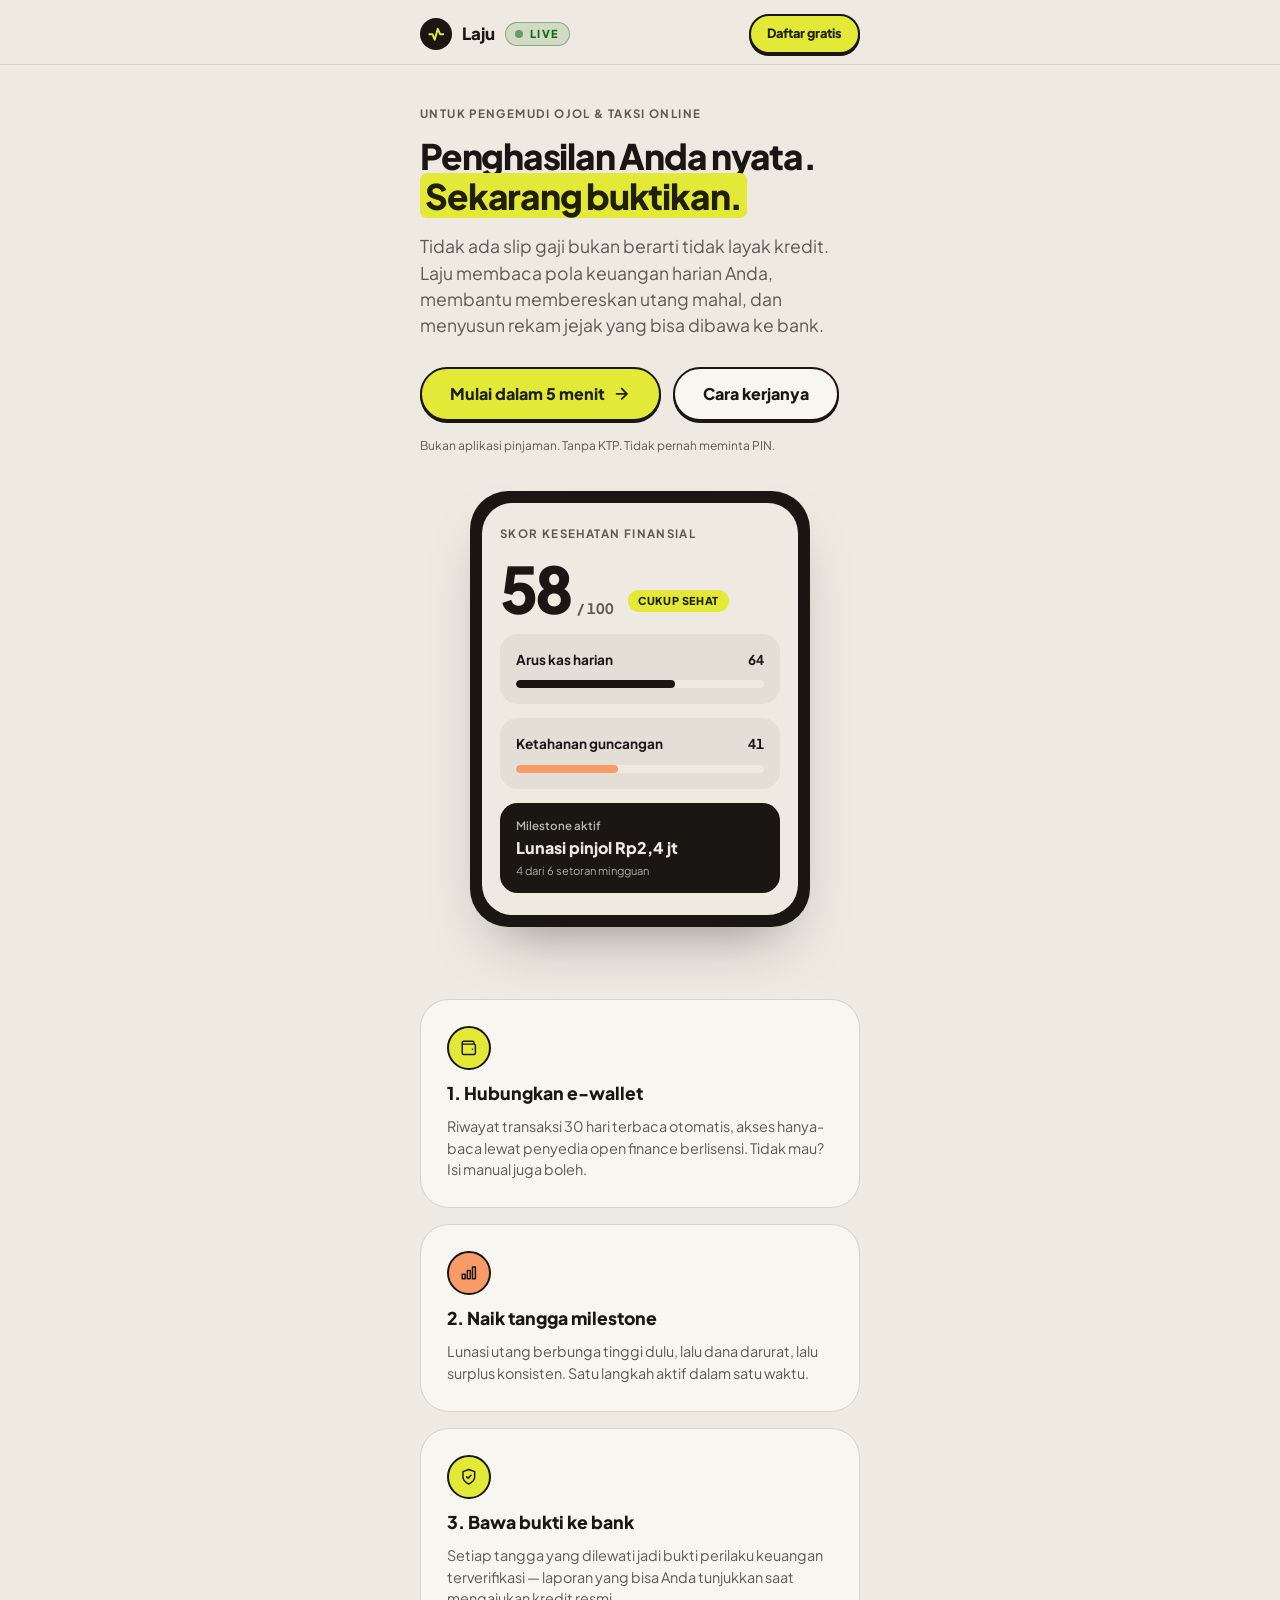
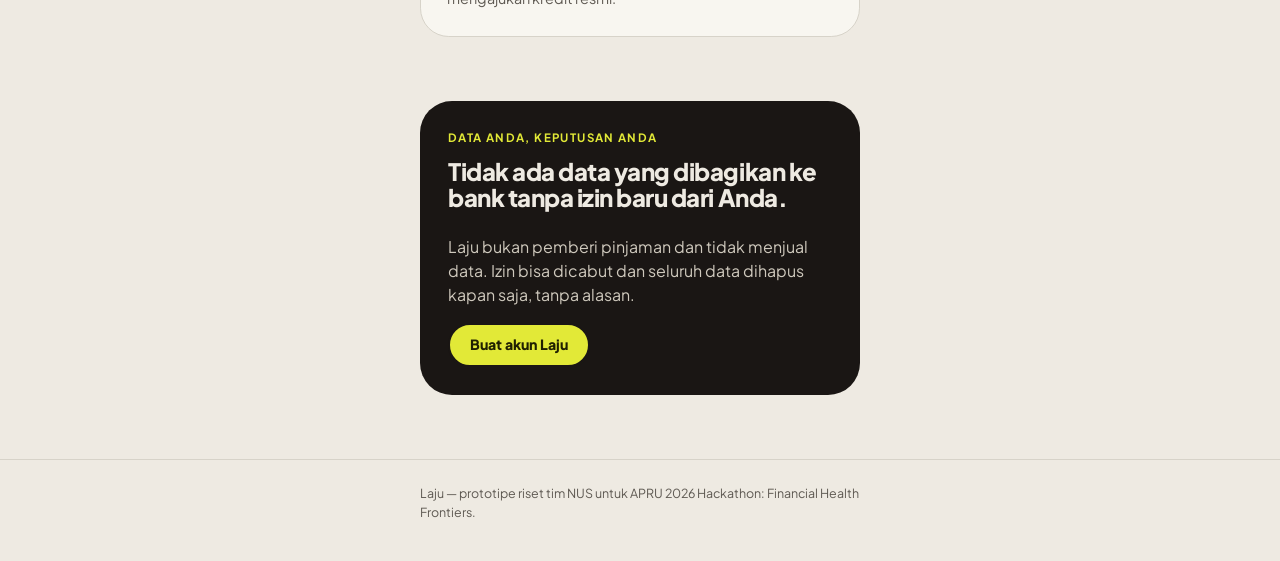
==== public/index.html @ 97ee4074 "initial commit" ====
<!doctype html>
<html lang="id">
<head>
  <meta charset="utf-8">
  <meta name="viewport" content="width=device-width, initial-scale=1">
  <title>Laju — Kesehatan Finansial Pengemudi Ojol</title>
  <meta name="description" content="Laju membantu pengemudi ojol membenahi keuangan harian dan membangun rekam jejak keuangan terverifikasi untuk akses kredit resmi.">
  <link rel="preconnect" href="https://fonts.googleapis.com">
  <link rel="preconnect" href="https://fonts.gstatic.com" crossorigin>
  <link href="https://fonts.googleapis.com/css2?family=Plus+Jakarta+Sans:wght@400;500;600;700;800&display=swap" rel="stylesheet">
  <link rel="stylesheet" href="styles.css">
  <link rel="stylesheet" href="server-status.css">
  <link rel="stylesheet" href="portrait.css">
</head>
<body>
  <header class="topbar">
    <div class="wrap wide topbar-row">
      <div class="brand-group">
        <a class="brand" href="index.html">
          <span class="brand-mark" aria-hidden="true">
            <svg class="icon" viewBox="0 0 24 24" fill="none" stroke="currentColor" stroke-width="2.5" stroke-linecap="round" stroke-linejoin="round"><path d="M3 12h4l3 7 4-14 3 7h4"/></svg>
          </span>
          Laju
        </a>
        <div id="serverStatus" class="server-status" data-state="checking" role="status" aria-live="polite"></div>
      </div>
      <a class="btn sm" href="onboarding.html">Daftar gratis</a>
    </div>
  </header>

  <main style="padding:0">
    <div class="wrap wide">
      <section class="hero">
        <div>
          <p class="eyebrow">Untuk pengemudi ojol &amp; taksi online</p>
          <h1 style="margin-top:14px">Penghasilan Anda nyata. <mark>Sekarang buktikan.</mark></h1>
          <p class="lead">Tidak ada slip gaji bukan berarti tidak layak kredit. Laju membaca pola keuangan harian Anda, membantu membereskan utang mahal, dan menyusun rekam jejak yang bisa dibawa ke bank.</p>
          <div class="cta-row">
            <a class="btn lg" href="onboarding.html">Mulai dalam 5 menit
              <svg class="icon" viewBox="0 0 24 24" fill="none" stroke="currentColor" stroke-width="2.5" stroke-linecap="round" stroke-linejoin="round" aria-hidden="true"><path d="M5 12h14m-7-7 7 7-7 7"/></svg>
            </a>
            <a class="btn lg secondary" href="#cara-kerja">Cara kerjanya</a>
          </div>
          <p class="hint" style="margin-top:16px">Bukan aplikasi pinjaman. Tanpa KTP. Tidak pernah meminta PIN.</p>
        </div>

        <div class="phone" aria-label="Contoh tampilan skor kesehatan finansial" role="img">
          <div class="phone-in" aria-hidden="true">
            <p class="eyebrow">Skor kesehatan finansial</p>
            <div class="score-line"><span class="score-big num">58<small>/ 100</small></span><span class="tag lime" style="margin-bottom:8px">Cukup sehat</span></div>
            <div class="pillar"><div class="pillar-head"><span>Arus kas harian</span><span class="num">64</span></div><div class="bar"><i style="width:64%"></i></div></div>
            <div class="pillar"><div class="pillar-head"><span>Ketahanan guncangan</span><span class="num">41</span></div><div class="bar peach"><i style="width:41%"></i></div></div>
            <div class="stat dark"><span>Milestone aktif</span><b style="font-size:1rem">Lunasi pinjol Rp2,4 jt</b><small>4 dari 6 setoran mingguan</small></div>
          </div>
        </div>
      </section>

      <section class="sections" id="cara-kerja" aria-label="Cara kerja Laju">
        <article class="feature">
          <span class="ico" aria-hidden="true"><svg class="icon" viewBox="0 0 24 24" fill="none" stroke="currentColor" stroke-width="2" stroke-linecap="round" stroke-linejoin="round"><path d="M19 7V5a2 2 0 0 0-2-2H5a2 2 0 0 0 0 4h14a2 2 0 0 1 2 2v10a2 2 0 0 1-2 2H5a2 2 0 0 1-2-2V5"/><path d="M17 14h.01"/></svg></span>
          <h3>1. Hubungkan e-wallet</h3>
          <p>Riwayat transaksi 30 hari terbaca otomatis, akses hanya-baca lewat penyedia open finance berlisensi. Tidak mau? Isi manual juga boleh.</p>
        </article>
        <article class="feature">
          <span class="ico" aria-hidden="true"><svg class="icon" viewBox="0 0 24 24" fill="none" stroke="currentColor" stroke-width="2" stroke-linecap="round" stroke-linejoin="round"><path d="M3 20h4V14H3zM10 20h4V9h-4zM17 20h4V4h-4z"/></svg></span>
          <h3>2. Naik tangga milestone</h3>
          <p>Lunasi utang berbunga tinggi dulu, lalu dana darurat, lalu surplus konsisten. Satu langkah aktif dalam satu waktu.</p>
        </article>
        <article class="feature">
          <span class="ico" aria-hidden="true"><svg class="icon" viewBox="0 0 24 24" fill="none" stroke="currentColor" stroke-width="2" stroke-linecap="round" stroke-linejoin="round"><path d="M12 22s8-4 8-10V5l-8-3-8 3v7c0 6 8 10 8 10Z"/><path d="m9 12 2 2 4-4"/></svg></span>
          <h3>3. Bawa bukti ke bank</h3>
          <p>Setiap tangga yang dilewati jadi bukti perilaku keuangan terverifikasi — laporan yang bisa Anda tunjukkan saat mengajukan kredit resmi.</p>
        </article>
      </section>

      <section class="band">
        <div>
          <p class="eyebrow" style="color:var(--primary)">Data Anda, keputusan Anda</p>
          <h2 style="margin-top:12px">Tidak ada data yang dibagikan ke bank tanpa izin baru dari Anda.</h2>
        </div>
        <div style="display:flex;flex-direction:column;gap:16px">
          <p>Laju bukan pemberi pinjaman dan tidak menjual data. Izin bisa dicabut dan seluruh data dihapus kapan saja, tanpa alasan.</p>
          <div><a class="btn" href="onboarding.html">Buat akun Laju</a></div>
        </div>
      </section>
    </div>
  </main>

  <footer class="site">
    <div class="wrap wide">Laju — prototipe riset tim NUS untuk APRU 2026 Hackathon: Financial Health Frontiers.</div>
  </footer>
  <script type="module">
    import { startServerStatus } from "./server-status.js";
    startServerStatus(document.getElementById("serverStatus"), {
      wsPath: null,   // server Python ini tanpa WebSocket: cukup ping /__health tiap 2 detik
      labels: { live: "LIVE", offline: "OFFLINE", checking: "MENGECEK" },
      titles: {
        live: (ms, time) => `Server berjalan · menjawab dalam ${ms} md · dicek ${time}`,
        offline: (reason, time) => `Server tidak menjawab${reason ? ` (${reason})` : ""} · dicek ${time}`,
      },
    });
  </script>
</body>
</html>
---- public/styles.css ----
/* Laju — design tokens & components (inspired by fintrak onboarding) */
:root {
  --bg: #eeeae2;
  --card: #f8f6f0;
  --fg: #1a1614;
  --secondary: #e3dfd7;
  --muted: #e3e0d7;
  --muted-fg: #5e5952;      /* darkened from source for 4.5:1 on cream */
  --border: #d7d3c9;
  --primary: #e2e937;       /* lime */
  --primary-fg: #202001;
  --accent: #f99b69;        /* peach */
  --accent-fg: #34180b;
  --ring: #7d8200;
  --danger: #c7332f;
  --ok: #2f7d4f;
  --radius: 0.9rem;
  --shadow: 0 1px 0 0 var(--fg);
  --ease: cubic-bezier(.2, .7, .2, 1);
  /* indikator server LIVE/OFFLINE (server-status.css); kontras ≥4.5:1 di atas --bg */
  --live: #0a6e0a;
  --offline: #a8231f;
  --ink-3: var(--muted-fg);
  --radius-pill: 999px;
  font-family: "Plus Jakarta Sans", ui-sans-serif, system-ui, -apple-system, "Segoe UI", sans-serif;
}

*, *::before, *::after { box-sizing: border-box; }
html { -webkit-text-size-adjust: 100%; scroll-behavior: smooth; }
body {
  margin: 0; background: var(--bg); color: var(--fg);
  font-size: 16px; line-height: 1.5; min-height: 100dvh;
  -webkit-font-smoothing: antialiased;
}
h1, h2, h3, p { margin: 0; }
button, input, select, textarea { font: inherit; color: inherit; }
button { cursor: pointer; }
a { color: inherit; }
:focus-visible { outline: 3px solid var(--ring); outline-offset: 2px; border-radius: 6px; }
.sr-only { position: absolute; width: 1px; height: 1px; overflow: hidden; clip: rect(0 0 0 0); white-space: nowrap; }
.num { font-variant-numeric: tabular-nums; letter-spacing: -0.01em; }
.icon { width: 1.1em; height: 1.1em; flex: none; }

/* ---------- Header / stepper ---------- */
.topbar { position: sticky; top: 0; z-index: 30; background: var(--bg); border-bottom: 1px solid var(--border); }
.wrap { width: min(100% - 32px, 720px); margin-inline: auto; }
.wrap.wide { width: min(100% - 32px, 1080px); }
.topbar-row { display: flex; align-items: center; justify-content: space-between; padding: 14px 0 10px; }
.brand { display: flex; align-items: center; gap: 10px; font-weight: 800; font-size: 1.05rem; text-decoration: none; }
.brand-group { display: flex; align-items: center; gap: 10px; min-width: 0; }
.brand-mark { width: 32px; height: 32px; border-radius: 999px; background: var(--fg); color: var(--primary); display: grid; place-items: center; }
.ghost-btn { display: inline-flex; align-items: center; gap: 8px; min-height: 44px; padding: 0 12px; border: 0; background: none; font-size: .8rem; font-weight: 600; color: var(--muted-fg); border-radius: 999px; }
.ghost-btn:hover { background: var(--secondary); color: var(--fg); }
.progress { height: 4px; background: var(--secondary); border-radius: 99px; overflow: hidden; }
.progress > i { display: block; height: 100%; width: 0; background: var(--primary); box-shadow: 0 0 0 1px var(--fg) inset; border-radius: 99px; transition: width .4s var(--ease); }
.pills { display: flex; gap: 6px; overflow-x: auto; padding: 10px 0 12px; scrollbar-width: none; }
.pills::-webkit-scrollbar { display: none; }
.pill { flex: none; border: 0; background: none; font-size: .72rem; font-weight: 700; color: var(--muted-fg); padding: 6px 12px; min-height: 32px; border-radius: 999px; }
.pill[aria-current="step"] { background: var(--fg); color: var(--bg); }
.pill.done { color: var(--fg); }
.pill.done::before { content: "✓ "; }
.pill:disabled { opacity: .55; cursor: default; }

/* ---------- Step shell ---------- */
main { padding: 28px 0 150px; }
.eyebrow { font-size: .72rem; font-weight: 700; letter-spacing: .12em; text-transform: uppercase; color: var(--muted-fg); }
.step-title { font-size: clamp(1.6rem, 4.6vw, 1.95rem); line-height: 1.15; font-weight: 800; letter-spacing: -0.02em; margin-top: 10px; text-wrap: balance; }
.step-desc { margin-top: 10px; color: var(--muted-fg); max-width: 60ch; text-wrap: pretty; }
.stack { display: flex; flex-direction: column; gap: 18px; margin-top: 24px; }
.step-enter { animation: enter .35s var(--ease); }
@keyframes enter { from { opacity: 0; transform: translateY(8px); } to { opacity: 1; transform: none; } }

.card { background: var(--card); border: 1px solid var(--border); border-radius: 1.6rem; padding: 22px; display: flex; flex-direction: column; gap: 18px; }
.card-head h2 { font-size: 1rem; font-weight: 800; }
.card-head p { font-size: .8rem; color: var(--muted-fg); margin-top: 2px; }
.card.peach { background: var(--accent); border-color: transparent; color: var(--accent-fg); }
.card.peach p { color: inherit; }
.note { display: flex; gap: 12px; align-items: flex-start; background: var(--secondary); border-radius: 1rem; padding: 14px 16px; font-size: .8rem; color: var(--muted-fg); }
.note.accent { background: var(--accent); color: var(--accent-fg); }
.note.danger { background: color-mix(in oklab, var(--danger) 10%, var(--card)); color: var(--danger); }

/* ---------- Form controls ---------- */
.grid2 { display: grid; gap: 16px; grid-template-columns: 1fr; }
.grid3 { display: grid; gap: 10px; grid-template-columns: 1fr; }
@media (min-width: 640px) { .grid2 { grid-template-columns: 1fr 1fr; } .grid3 { grid-template-columns: repeat(3, 1fr); } }
.field { display: flex; flex-direction: column; gap: 6px; min-width: 0; }
.field > label, .field > .lbl { font-size: .85rem; font-weight: 700; }
.hint { font-size: .75rem; color: var(--muted-fg); }
.err { font-size: .75rem; color: var(--danger); font-weight: 600; }
.input, select.input, textarea.input {
  width: 100%; min-height: 46px; padding: 10px 14px; background: var(--bg); border: 1px solid var(--border);
  border-radius: 999px; font-size: 1rem; transition: border-color .15s, box-shadow .15s;
}
textarea.input { border-radius: 1.1rem; resize: vertical; min-height: 84px; }
.input::placeholder { color: #8b857d; }
.input:hover { border-color: #b9b4a8; }
.input:focus { outline: none; border-color: var(--fg); box-shadow: 0 0 0 3px color-mix(in oklab, var(--ring) 35%, transparent); }
.input[aria-invalid="true"] { border-color: var(--danger); }
.input-wrap { position: relative; }
.input-wrap .input { padding-right: 48px; }
.input-wrap button { position: absolute; right: 4px; top: 50%; transform: translateY(-50%); width: 40px; height: 40px; border: 0; background: none; border-radius: 99px; display: grid; place-items: center; color: var(--muted-fg); }
.money { position: relative; }
.money > span { position: absolute; left: 16px; top: 50%; transform: translateY(-50%); font-weight: 700; color: var(--muted-fg); font-size: .9rem; pointer-events: none; }
.money .input { padding-left: 44px; }
select.input { appearance: none; background-image: url("data:image/svg+xml,%3Csvg xmlns='http://www.w3.org/2000/svg' width='16' height='16' fill='none' stroke='%235e5952' stroke-width='2' stroke-linecap='round' stroke-linejoin='round'%3E%3Cpath d='m4 6 4 4 4-4'/%3E%3C/svg%3E"); background-repeat: no-repeat; background-position: right 16px center; padding-right: 40px; }

.opt {
  text-align: left; display: flex; align-items: flex-start; gap: 12px; width: 100%; min-height: 52px;
  padding: 12px 16px; background: var(--card); border: 2px solid var(--border); border-radius: 1.1rem;
  transition: background .15s, border-color .15s, transform .1s;
}
.opt:hover { background: var(--secondary); }
.opt:active { transform: scale(.985); }
.opt[aria-pressed="true"] { border-color: var(--fg); background: color-mix(in oklab, var(--primary) 38%, var(--card)); }
.opt .box { width: 20px; height: 20px; border-radius: 6px; border: 2px solid var(--fg); flex: none; margin-top: 1px; display: grid; place-items: center; background: var(--card); }
.opt.single .box { border-radius: 99px; }
.opt[aria-pressed="true"] .box { background: var(--fg); color: var(--primary); }
.opt .box svg { width: 12px; height: 12px; opacity: 0; }
.opt[aria-pressed="true"] .box svg { opacity: 1; }
.opt b { display: block; font-size: .9rem; font-weight: 700; }
.opt small { display: block; font-size: .75rem; color: var(--muted-fg); margin-top: 1px; }
.chips { display: flex; flex-wrap: wrap; gap: 8px; }
.chip { min-height: 40px; padding: 0 16px; border-radius: 99px; border: 1px solid var(--border); background: var(--card); font-size: .8rem; font-weight: 600; }
.chip:hover { border-color: #b9b4a8; }
.chip[aria-pressed="true"] { background: var(--fg); color: var(--bg); border-color: var(--fg); }
.chip.peach[aria-pressed="true"] { background: var(--accent); color: var(--accent-fg); border-color: var(--fg); }

.toggle-row { display: flex; align-items: center; justify-content: space-between; gap: 16px; padding: 14px 0; border-top: 1px solid var(--border); }
.toggle-row:first-child { border-top: 0; padding-top: 0; }
.toggle-row b { font-size: .9rem; font-weight: 700; display: block; }
.toggle-row small { font-size: .75rem; color: var(--muted-fg); }
.switch { position: relative; width: 48px; height: 28px; flex: none; border-radius: 99px; border: 2px solid var(--fg); background: var(--card); padding: 0; transition: background .2s; }
.switch::after { content: ""; position: absolute; top: 2px; left: 2px; width: 20px; height: 20px; border-radius: 99px; background: var(--fg); transition: transform .2s var(--ease); }
.switch[aria-checked="true"] { background: var(--primary); }
.switch[aria-checked="true"]::after { transform: translateX(20px); }

.check { display: flex; gap: 12px; align-items: flex-start; font-size: .88rem; cursor: pointer; }
.check input { appearance: none; width: 22px; height: 22px; border: 2px solid var(--fg); border-radius: 7px; background: var(--card); flex: none; margin: 1px 0 0; display: grid; place-items: center; cursor: pointer; }
.check input:checked { background: var(--fg); }
.check input:checked::after { content: ""; width: 10px; height: 6px; border-left: 2.5px solid var(--primary); border-bottom: 2.5px solid var(--primary); transform: rotate(-45deg) translate(1px, -1px); }

/* sliders */
input[type="range"] { -webkit-appearance: none; appearance: none; width: 100%; height: 28px; background: transparent; cursor: pointer; }
input[type="range"]::-webkit-slider-runnable-track { height: 8px; border-radius: 99px; background: linear-gradient(to right, var(--fg) var(--p, 0%), var(--secondary) var(--p, 0%)); border: 1px solid var(--border); }
input[type="range"]::-moz-range-track { height: 8px; border-radius: 99px; background: var(--secondary); border: 1px solid var(--border); }
input[type="range"]::-moz-range-progress { height: 8px; border-radius: 99px; background: var(--fg); }
input[type="range"]::-webkit-slider-thumb { -webkit-appearance: none; width: 24px; height: 24px; border-radius: 99px; background: var(--primary); border: 2px solid var(--fg); margin-top: -9px; }
input[type="range"]::-moz-range-thumb { width: 20px; height: 20px; border-radius: 99px; background: var(--primary); border: 2px solid var(--fg); }
.range-ends { display: flex; justify-content: space-between; font-size: .72rem; color: var(--muted-fg); }

/* stat + stepper */
.stat { background: var(--secondary); border-radius: 1.1rem; padding: 14px 16px; display: flex; flex-direction: column; gap: 2px; }
.stat.dark { background: var(--fg); color: var(--bg); }
.stat span { font-size: .72rem; font-weight: 600; opacity: .75; }
.stat b { font-size: 1.15rem; font-weight: 800; }
.stat small { font-size: .7rem; opacity: .7; }
.counter { display: inline-flex; align-items: center; gap: 4px; background: var(--bg); border: 1px solid var(--border); border-radius: 99px; padding: 3px; width: fit-content; }
.counter button { width: 40px; height: 40px; border-radius: 99px; border: 0; background: var(--card); font-size: 1.2rem; font-weight: 700; }
.counter button:hover { background: var(--secondary); }
.counter output { min-width: 36px; text-align: center; font-weight: 800; }

/* category rows */
.cat { border: 1px solid var(--border); border-radius: 1.1rem; padding: 14px 16px; display: flex; flex-direction: column; gap: 10px; background: var(--card); }
.cat.off { background: transparent; border-style: dashed; }
.cat.off .cat-body { display: none; }
.cat-head { display: flex; align-items: center; justify-content: space-between; gap: 12px; }
.cat-head b { font-size: .9rem; }
.cat-head small { display: block; font-size: .72rem; color: var(--muted-fg); }
.cat-body { display: grid; gap: 4px 20px; grid-template-columns: 1fr; }
@media (min-width: 640px) { .cat-body { grid-template-columns: 1fr 1fr; } }
.cat-body .lbl2 { display: flex; justify-content: space-between; font-size: .75rem; font-weight: 600; color: var(--muted-fg); }
.cat-body .lbl2 output { color: var(--fg); font-weight: 800; }

/* wallets */
.wallet { display: flex; align-items: center; gap: 14px; padding: 14px 16px; border: 1px solid var(--border); border-radius: 1.1rem; background: var(--card); }
.wallet-logo { width: 42px; height: 42px; border-radius: 12px; display: grid; place-items: center; font-weight: 800; color: #fff; font-size: .8rem; flex: none; }
.wallet .meta { flex: 1; min-width: 0; }
.wallet .meta b { display: block; font-size: .9rem; }
.wallet .meta small { color: var(--muted-fg); font-size: .75rem; }
.btn { display: inline-flex; align-items: center; justify-content: center; gap: 8px; min-height: 44px; padding: 0 20px; border-radius: 99px; border: 2px solid var(--fg); background: var(--primary); color: var(--primary-fg); font-weight: 800; font-size: .88rem; text-decoration: none; transition: transform .1s, box-shadow .15s; box-shadow: 0 2px 0 var(--fg); }
.btn:hover { box-shadow: 0 3px 0 var(--fg); transform: translateY(-1px); }
.btn:active { transform: translateY(1px); box-shadow: 0 0 0 var(--fg); }
.btn.secondary { background: var(--card); color: var(--fg); }
.btn.dark { background: var(--fg); color: var(--bg); }
.btn.sm { min-height: 40px; padding: 0 16px; font-size: .8rem; }
.btn:disabled { opacity: .45; cursor: not-allowed; box-shadow: none; transform: none; }
.spinner { width: 16px; height: 16px; border-radius: 99px; border: 2.5px solid currentColor; border-right-color: transparent; animation: spin .7s linear infinite; }
@keyframes spin { to { transform: rotate(360deg); } }
.tag { display: inline-flex; align-items: center; gap: 6px; font-size: .68rem; font-weight: 800; letter-spacing: .06em; text-transform: uppercase; border-radius: 99px; padding: 3px 10px; }
.tag.ok { background: color-mix(in oklab, var(--ok) 15%, var(--card)); color: var(--ok); }
.tag.warn { background: var(--secondary); color: var(--muted-fg); }
.tag.lime { background: var(--primary); color: var(--primary-fg); }

/* e-wallet cards */
.statrow { display: grid; grid-template-columns: repeat(3, minmax(0, 1fr)); gap: 8px; }
.statrow .stat { padding: 12px; }
.statrow .stat b { font-size: clamp(.85rem, 3.4vw, 1.1rem); overflow-wrap: anywhere; }
.note .tag { flex: none; margin-top: 1px; }
.wallet-grid { display: grid; gap: 12px; grid-template-columns: 1fr; }
@media (min-width: 640px) { .wallet-grid { grid-template-columns: 1fr 1fr; } }
.wcard { background: var(--card); border: 1px solid var(--border); border-radius: 1.3rem; padding: 16px; display: flex; flex-direction: column; gap: 14px; min-width: 0; transition: border-color .2s; }
.wcard.ok { border: 2px solid var(--fg); padding: 15px; }
.wcard.sync { border: 2px solid var(--ring); padding: 15px; }
.wcard.open { grid-column: 1 / -1; }
.wcard.unsupported { opacity: .65; }
.wcard-head { display: flex; align-items: center; gap: 12px; min-width: 0; }
.wcard-head .meta { flex: 1; min-width: 0; }
.wcard-head .meta b { display: block; font-size: .95rem; }
.wcard-head .meta small { display: block; color: var(--muted-fg); font-size: .75rem; overflow: hidden; text-overflow: ellipsis; white-space: nowrap; }
.wstats { display: grid; grid-template-columns: repeat(3, minmax(0, 1fr)); gap: 8px; margin: 0; }
.wstats div { background: var(--secondary); border-radius: .8rem; padding: 8px 10px; min-width: 0; }
.wstats dt { font-size: .66rem; font-weight: 600; color: var(--muted-fg); line-height: 1.3; }
.wstats dd { margin: 2px 0 0; font-weight: 800; font-size: .82rem; overflow-wrap: anywhere; }
.mini-chips { display: flex; flex-wrap: wrap; gap: 6px; }
.mini-chip { font-size: .72rem; font-weight: 700; background: color-mix(in oklab, var(--primary) 45%, var(--card)); border-radius: 99px; padding: 4px 10px; }
.wactions { display: flex; align-items: center; gap: 4px; flex-wrap: wrap; }
.link-btn { min-height: 40px; padding: 0 12px; border: 0; background: none; font-weight: 700; font-size: .8rem; border-radius: 99px; text-decoration: underline; text-underline-offset: 3px; }
.link-btn:hover { background: var(--secondary); }
.link-btn.inline { min-height: 0; padding: 0; font-size: inherit; color: var(--fg); }
.link-btn.inline:hover { background: none; text-decoration-thickness: 2px; }
.icon-btn { margin-left: auto; width: 40px; height: 40px; border: 0; background: none; border-radius: 99px; display: grid; place-items: center; color: var(--muted-fg); }
.icon-btn:hover { background: var(--secondary); color: var(--danger); }
.btn.block { width: 100%; }
.checklist.small { gap: 8px; }
.checklist.small li { font-size: .8rem; }
.checklist.small .dot { width: 20px; height: 20px; }
.checklist .dot .spinner { width: 10px; height: 10px; border-width: 2px; }
.checklist .ck { width: 11px; height: 11px; display: grid; }
.tx-list { list-style: none; margin: 0; padding: 0; border-top: 1px solid var(--border); }
.tx { display: grid; grid-template-columns: minmax(0, 1fr) auto; gap: 2px 12px; padding: 10px 0; border-bottom: 1px solid var(--border); font-size: .82rem; }
.tx .d { font-weight: 600; overflow-wrap: anywhere; }
.tx .m { font-size: .72rem; color: var(--muted-fg); grid-column: 1 / -1; }
.tx .a { font-weight: 800; text-align: right; white-space: nowrap; }
.tx .a.in { color: var(--ok); }
.tx .a.skip { color: var(--muted-fg); text-decoration: line-through; }
.hrow { display: grid; grid-template-columns: minmax(0, 1fr) auto; gap: 4px 12px; font-size: .8rem; font-weight: 600; margin-top: 6px; }
.hrow .bar { grid-column: 1 / -1; height: 6px; background: var(--secondary); }
.spark { display: flex; align-items: flex-end; gap: 2px; height: 64px; padding-top: 4px; }
.spark i { flex: 1; background: var(--fg); border-radius: 3px 3px 0 0; }
.spark i.zero { background: var(--border); }
.verified-amt { display: inline-flex; align-items: center; gap: 4px; margin-top: 4px; font-size: .7rem; font-weight: 700; color: var(--ok); }
.verified-amt .icon { width: 13px; height: 13px; }
code { font-family: "Geist Mono", ui-monospace, Consolas, monospace; font-size: .85em; background: color-mix(in oklab, var(--fg) 8%, transparent); padding: 1px 6px; border-radius: 6px; }

/* consent dialog */
dialog.sheet { border: 0; padding: 0; border-radius: 1.6rem; width: min(100% - 32px, 480px); max-height: calc(100dvh - 32px); background: var(--card); color: var(--fg); box-shadow: 0 30px 80px -20px rgba(26, 22, 20, .5); }
dialog.sheet::backdrop { background: rgba(26, 22, 20, .5); }
dialog.sheet[open] { animation: enter .25s var(--ease); }
.sheet-body { padding: 24px; display: flex; flex-direction: column; gap: 16px; }
.sheet-body h2 { font-size: 1.25rem; font-weight: 800; line-height: 1.25; text-wrap: balance; }
.sheet-list { margin: 0; padding: 0; list-style: none; display: flex; flex-direction: column; gap: 10px; font-size: .88rem; }
.sheet-list li { display: flex; gap: 10px; }
.sheet-list .ok { color: var(--ok); font-weight: 800; }
.sheet-list .no { color: var(--danger); font-weight: 800; }
.sheet-actions { display: flex; gap: 10px; justify-content: flex-end; flex-wrap: wrap; }
@media (max-width: 520px) {
  dialog.sheet { margin: auto 0 0; width: 100%; max-width: 100%; border-radius: 1.6rem 1.6rem 0 0; }
  .sheet-actions .btn { flex: 1; }
}

/* choice cards (izin) */
.choice { text-align: left; display: flex; flex-direction: column; gap: 14px; padding: 24px; border-radius: 1.8rem; border: 2px solid var(--border); background: var(--card); transition: background .15s, border-color .15s; min-height: 100%; }
.choice:hover { background: var(--secondary); }
.choice[aria-pressed="true"] { border-color: var(--fg); background: color-mix(in oklab, var(--primary) 32%, var(--card)); }
.choice.manual[aria-pressed="true"] { background: var(--secondary); }
.choice .kicker { display: flex; align-items: center; gap: 8px; font-size: .7rem; font-weight: 800; letter-spacing: .12em; text-transform: uppercase; }
.choice h3 { font-size: 1.2rem; font-weight: 800; text-wrap: pretty; }
.choice ul { list-style: none; margin: 0; padding: 0; display: flex; flex-direction: column; gap: 8px; font-size: .86rem; }
.choice li { display: flex; gap: 8px; }
.choice li.dim { color: var(--muted-fg); }
.choice .foot { margin-top: auto; font-size: .74rem; color: var(--muted-fg); }

/* debts */
.debt { border: 1px solid var(--border); border-radius: 1.1rem; padding: 16px; display: flex; flex-direction: column; gap: 14px; background: var(--card); }
.debt-top { display: flex; justify-content: space-between; align-items: center; }
.debt-top b { font-size: .9rem; }

/* result */
.checklist { list-style: none; margin: 0; padding: 0; display: flex; flex-direction: column; gap: 12px; }
.checklist li { display: flex; align-items: center; gap: 12px; font-size: .9rem; font-weight: 600; color: var(--muted-fg); transition: color .3s; }
.checklist li.done { color: var(--fg); }
.checklist .dot { width: 24px; height: 24px; border-radius: 99px; border: 2px solid var(--border); display: grid; place-items: center; flex: none; }
.checklist li.done .dot { background: var(--fg); border-color: var(--fg); color: var(--primary); }
.checklist li.active .dot { border-color: var(--fg); }
.score-line { display: flex; flex-wrap: wrap; align-items: flex-end; gap: 14px; }
.score-big { font-size: 4rem; line-height: 1; font-weight: 800; letter-spacing: -0.04em; }
.score-big small { font-size: .9rem; color: var(--muted-fg); font-weight: 700; letter-spacing: 0; margin-left: 6px; }
.pillar { background: var(--secondary); border-radius: 1.1rem; padding: 16px; display: flex; flex-direction: column; gap: 10px; }
.pillar-head { display: flex; justify-content: space-between; font-size: .85rem; font-weight: 700; gap: 8px; }
.bar { height: 8px; border-radius: 99px; background: var(--bg); overflow: hidden; }
.bar > i { display: block; height: 100%; background: var(--fg); border-radius: 99px; transition: width .8s var(--ease); width: 0; }
.bar.peach > i { background: var(--accent); }
.pillar small { font-size: .72rem; color: var(--muted-fg); }
.ladder { list-style: none; margin: 0; padding: 0; display: flex; flex-direction: column; gap: 10px; counter-reset: m; }
.ladder li { counter-increment: m; display: flex; gap: 14px; align-items: flex-start; padding: 14px 16px; border-radius: 1.1rem; border: 1px solid var(--border); background: var(--card); }
.ladder li::before { content: counter(m); width: 30px; height: 30px; flex: none; border-radius: 99px; background: var(--secondary); display: grid; place-items: center; font-weight: 800; font-size: .85rem; }
.ladder li.now { border: 2px solid var(--fg); background: color-mix(in oklab, var(--primary) 35%, var(--card)); }
.ladder li.now::before { background: var(--fg); color: var(--primary); }
.ladder b { display: block; font-size: .9rem; }
.ladder small { font-size: .78rem; color: var(--muted-fg); }

/* bottom bar */
.bottombar { position: fixed; inset: auto 0 0 0; z-index: 30; background: var(--bg); box-shadow: 0 -8px 24px -16px rgba(26,22,20,.25); border-top: 1px solid var(--border); padding: 12px 0 calc(12px + env(safe-area-inset-bottom)); }
.bottom-row { display: flex; align-items: center; justify-content: space-between; gap: 12px; }
.bottom-hint { flex: 1; font-size: .75rem; color: var(--muted-fg); min-width: 0; }
.bottom-hint.ok { color: var(--ok); font-weight: 700; }
@media (max-width: 520px) { .bottom-hint { display: none; } .bottom-row { justify-content: space-between; } }

.toast { position: fixed; left: 50%; bottom: 96px; transform: translateX(-50%) translateY(20px); background: var(--fg); color: var(--bg); padding: 10px 18px; border-radius: 99px; font-size: .82rem; font-weight: 600; opacity: 0; pointer-events: none; transition: .3s var(--ease); z-index: 50; }
.toast.show { opacity: 1; transform: translateX(-50%); }

/* ---------- Landing ---------- */
.hero { padding: clamp(40px, 9vw, 96px) 0 48px; display: grid; gap: 36px; align-items: center; }
@media (min-width: 900px) { .hero { grid-template-columns: 1.15fr .85fr; } }
.hero h1 { font-size: clamp(2.2rem, 7vw, 3.7rem); line-height: 1.12; font-weight: 800; letter-spacing: -0.035em; text-wrap: balance; }
.hero h1 mark { background: var(--primary); color: var(--primary-fg); padding: 0 .15em; border-radius: .2em; }
.hero p.lead { margin-top: 18px; font-size: 1.1rem; color: var(--muted-fg); max-width: 52ch; text-wrap: pretty; }
.cta-row { display: flex; flex-wrap: wrap; gap: 12px; margin-top: 28px; }
.btn.lg { min-height: 54px; padding: 0 28px; font-size: 1rem; }
.phone { background: var(--fg); border-radius: 2.4rem; padding: 12px; max-width: 340px; margin-inline: auto; width: 100%; box-shadow: 0 30px 60px -30px rgba(26,22,20,.5); }
.phone-in { background: var(--bg); border-radius: 1.9rem; padding: 22px 18px; display: flex; flex-direction: column; gap: 14px; }
.sections { display: grid; gap: 16px; padding: 24px 0 64px; }
@media (min-width: 820px) { .sections { grid-template-columns: repeat(3, 1fr); } }
.feature { padding: 26px; border-radius: 1.8rem; background: var(--card); border: 1px solid var(--border); display: flex; flex-direction: column; gap: 10px; }
.feature .ico { width: 44px; height: 44px; border-radius: 99px; background: var(--primary); display: grid; place-items: center; border: 2px solid var(--fg); }
.feature:nth-child(2) .ico { background: var(--accent); }
.feature h3 { font-size: 1.1rem; font-weight: 800; }
.feature p { font-size: .9rem; color: var(--muted-fg); }
.band { background: var(--fg); color: var(--bg); border-radius: 2rem; padding: clamp(28px, 6vw, 56px); display: grid; gap: 24px; margin-bottom: 64px; }
@media (min-width: 820px) { .band { grid-template-columns: 1fr 1fr; align-items: center; } }
.band h2 { font-size: clamp(1.5rem, 4vw, 2.2rem); line-height: 1.1; font-weight: 800; letter-spacing: -0.02em; }
.band p { color: #cfc9bd; }
footer.site { border-top: 1px solid var(--border); padding: 24px 0 40px; font-size: .78rem; color: var(--muted-fg); }

@media (prefers-reduced-motion: reduce) {
  *, *::before, *::after { animation-duration: .001ms !important; transition-duration: .001ms !important; scroll-behavior: auto !important; }
}
---- public/server-status.css ----
/* LIVE / OFFLINE pill (from Oracle).
   Uses the project's own tokens when they exist; the fallbacks keep it working
   in a project without them. Map these to the project's palette:
     --live       green for LIVE      (dark theme #3ee07f, light theme #0a6b31)
     --offline    red for OFFLINE     (dark theme #ff5c6c, light theme #b01f2d)
     --ink-3      muted text for CHECKING
     --radius-pill */
.server-status {
  display: inline-flex;
  align-items: center;
  gap: 7px;
  height: 24px;
  padding: 0 11px 0 9px;
  border-radius: var(--radius-pill, 999px);
  font-size: 11px;
  font-weight: 800;
  letter-spacing: 0.12em;
  white-space: nowrap;
  color: var(--ss-color, var(--ink-3, #94a1c2));
  background: color-mix(in srgb, var(--ss-color, var(--ink-3, #94a1c2)) 12%, transparent);
  border: 1px solid color-mix(in srgb, var(--ss-color, var(--ink-3, #94a1c2)) 40%, transparent);
  transition: color 0.2s, background 0.2s, border-color 0.2s;
  cursor: default;
  user-select: none;
}
.server-status[data-state='live'] {
  --ss-color: var(--live, #3ee07f);
}
.server-status[data-state='offline'] {
  --ss-color: var(--offline, #ff5c6c);
}
.ss-dot {
  width: 8px;
  height: 8px;
  border-radius: 50%;
  background: currentColor;
  opacity: 0.55;
}
/* One blink = one finished server check (added by server-status.js). */
.ss-dot.blink {
  animation: ss-blink 0.7s ease-out;
}
@keyframes ss-blink {
  0% {
    opacity: 1;
    transform: scale(1.5);
    box-shadow: 0 0 0 0 currentColor, 0 0 10px currentColor;
  }
  100% {
    opacity: 0.55;
    transform: scale(1);
    box-shadow: 0 0 0 7px transparent, 0 0 0 transparent;
  }
}
@media (prefers-reduced-motion: reduce) {
  /* keep a visible (non-moving) flash so each check is still shown */
  .ss-dot.blink {
    animation: ss-flash 0.7s steps(1) !important;
  }
  @keyframes ss-flash {
    0% {
      opacity: 1;
    }
    100% {
      opacity: 0.55;
    }
  }
}
---- public/portrait.css ----
/* Laju — kunci tampilan potret.
   Laju dirancang untuk HP. Di layar mana pun (HP, tablet, desktop, fullscreen)
   halaman tetap satu kolom selebar HP di tengah layar, dengan susunan yang
   sama persis seperti di HP. File ini dimuat PALING AKHIR supaya menimpa
   aturan layar lebar (@media min-width) di styles.css, components.css, app.css. */

:root { --phone: 440px; }

/* satu kolom selebar HP, di tengah */
.wrap, .wrap.wide { width: min(100% - 32px, var(--phone)); }

/* grid tetap seperti di HP, tidak menyebar jadi 2–4 kolom */
.grid2, .grid3, .wallet-grid, .cat-body, .facts,
.dash-grid, .dash-cols, .hero, .sections, .band { grid-template-columns: 1fr; }
.optgrid { grid-template-columns: repeat(2, minmax(0, 1fr)); }

/* ukuran huruf memakai nilai HP, tidak membesar mengikuti lebar layar */
.step-title { font-size: 1.6rem; }
.hero-num { font-size: 3.9rem; }
.statrow .stat b { font-size: .95rem; }
.hero { padding: 40px 0 48px; }
.hero h1 { font-size: 2.2rem; }
.band { padding: 28px; }
.band h2 { font-size: 1.5rem; }

/* bar bawah onboarding: susunan HP */
.bottom-hint { display: none; }
.bottom-row { justify-content: space-between; }

/* dialog: lembar dari bawah selebar kolom HP */
dialog.sheet { margin: auto auto 0; width: min(100%, calc(var(--phone) + 32px)); max-width: 100%; border-radius: 1.6rem 1.6rem 0 0; }
.sheet-actions .btn { flex: 1; }

/* halaman aplikasi: tab di baris kedua, tombol aksi ringkas */
.app-top { display: grid; grid-template-columns: 1fr auto; }
.navtabs { grid-column: 1 / -1; order: 3; }
.navtab { flex: 1; justify-content: center; }
.app-actions .ghost-btn { padding: 0 8px; font-size: .75rem; }

/* penanda tangga: hanya nomor, tanpa label (label muncul lewat tooltip) */
.mtrack .lbl { display: none; }
.mtrack .node { width: 30px; height: 30px; font-size: .76rem; }
.mtrack li::before { top: 14px; }
.mtrack.mini .node { width: 28px; height: 28px; }
.mtrack.mini li::before { top: 13px; }
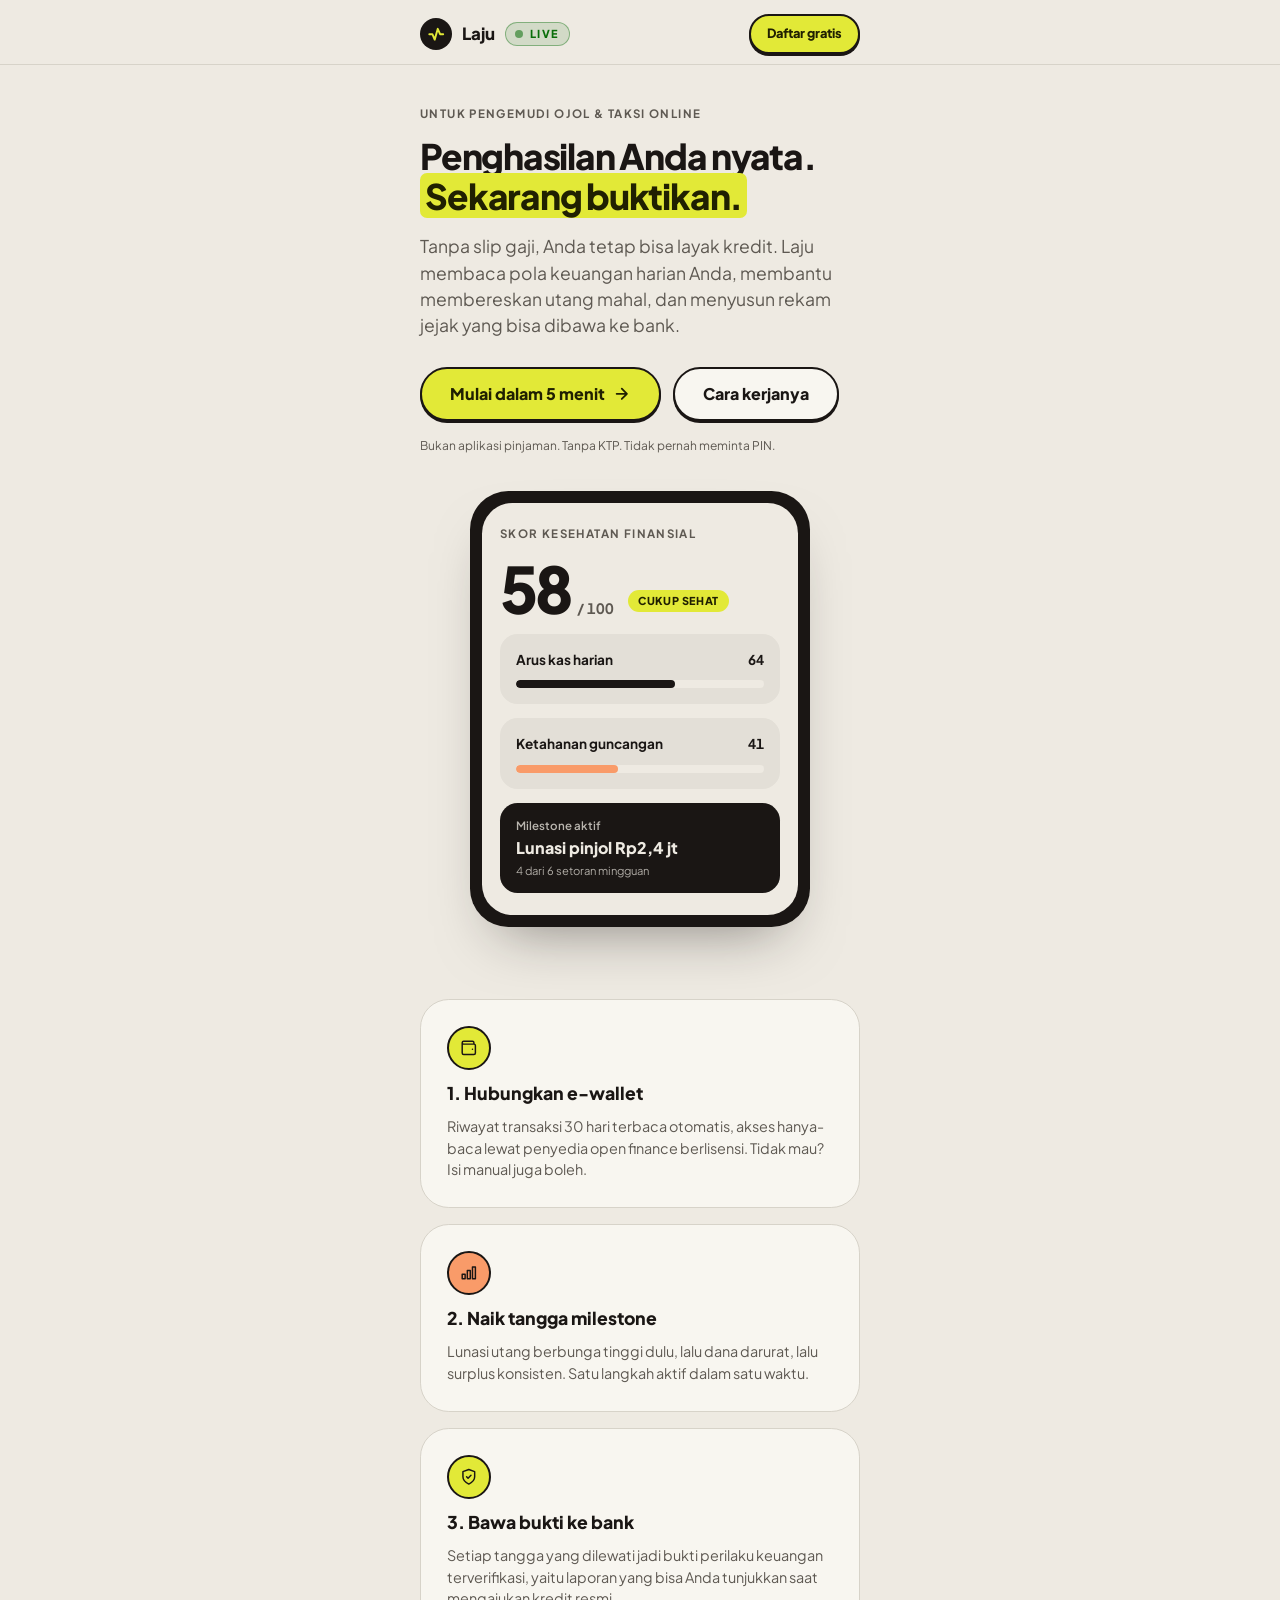
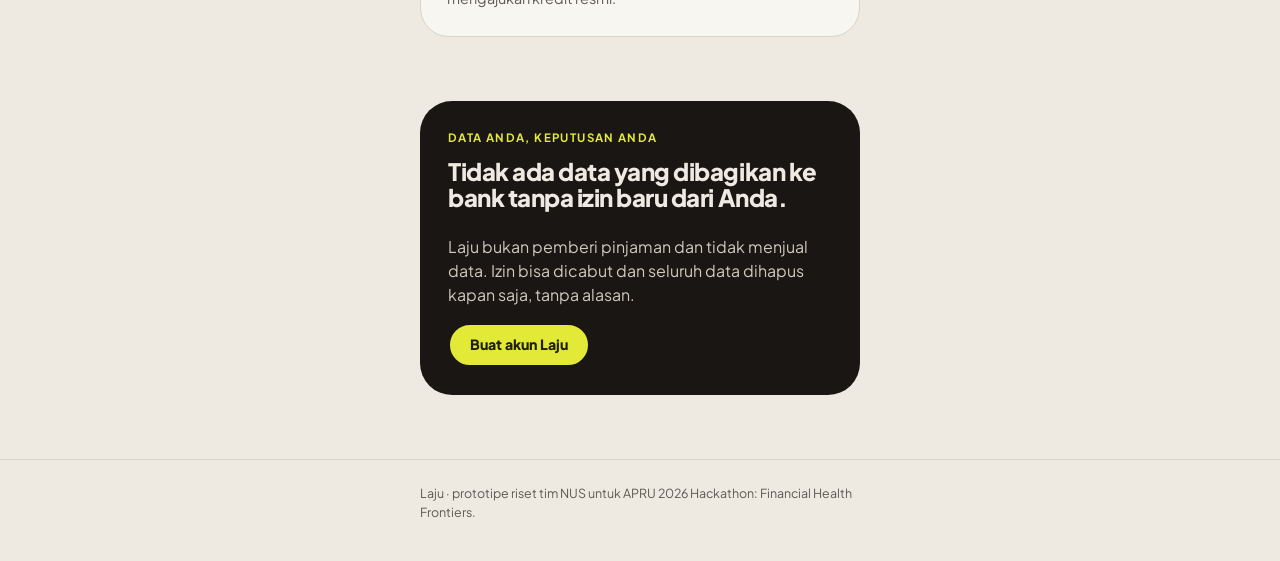
==== commit 76c06e05: "Profil & Catat, verifikasi e-wallet, revisi teks" ====
--- a/public/index.html
+++ b/public/index.html
@@ -3,7 +3,7 @@
 <head>
   <meta charset="utf-8">
   <meta name="viewport" content="width=device-width, initial-scale=1">
-  <title>Laju — Kesehatan Finansial Pengemudi Ojol</title>
+  <title>Laju · Kesehatan Finansial Pengemudi Ojol</title>
   <meta name="description" content="Laju membantu pengemudi ojol membenahi keuangan harian dan membangun rekam jejak keuangan terverifikasi untuk akses kredit resmi.">
   <link rel="preconnect" href="https://fonts.googleapis.com">
   <link rel="preconnect" href="https://fonts.gstatic.com" crossorigin>
@@ -34,7 +34,7 @@
         <div>
           <p class="eyebrow">Untuk pengemudi ojol &amp; taksi online</p>
           <h1 style="margin-top:14px">Penghasilan Anda nyata. <mark>Sekarang buktikan.</mark></h1>
-          <p class="lead">Tidak ada slip gaji bukan berarti tidak layak kredit. Laju membaca pola keuangan harian Anda, membantu membereskan utang mahal, dan menyusun rekam jejak yang bisa dibawa ke bank.</p>
+          <p class="lead">Tanpa slip gaji, Anda tetap bisa layak kredit. Laju membaca pola keuangan harian Anda, membantu membereskan utang mahal, dan menyusun rekam jejak yang bisa dibawa ke bank.</p>
           <div class="cta-row">
             <a class="btn lg" href="onboarding.html">Mulai dalam 5 menit
               <svg class="icon" viewBox="0 0 24 24" fill="none" stroke="currentColor" stroke-width="2.5" stroke-linecap="round" stroke-linejoin="round" aria-hidden="true"><path d="M5 12h14m-7-7 7 7-7 7"/></svg>
@@ -69,7 +69,7 @@
         <article class="feature">
           <span class="ico" aria-hidden="true"><svg class="icon" viewBox="0 0 24 24" fill="none" stroke="currentColor" stroke-width="2" stroke-linecap="round" stroke-linejoin="round"><path d="M12 22s8-4 8-10V5l-8-3-8 3v7c0 6 8 10 8 10Z"/><path d="m9 12 2 2 4-4"/></svg></span>
           <h3>3. Bawa bukti ke bank</h3>
-          <p>Setiap tangga yang dilewati jadi bukti perilaku keuangan terverifikasi — laporan yang bisa Anda tunjukkan saat mengajukan kredit resmi.</p>
+          <p>Setiap tangga yang dilewati jadi bukti perilaku keuangan terverifikasi, yaitu laporan yang bisa Anda tunjukkan saat mengajukan kredit resmi.</p>
         </article>
       </section>
 
@@ -87,7 +87,7 @@
   </main>
 
   <footer class="site">
-    <div class="wrap wide">Laju — prototipe riset tim NUS untuk APRU 2026 Hackathon: Financial Health Frontiers.</div>
+    <div class="wrap wide">Laju · prototipe riset tim NUS untuk APRU 2026 Hackathon: Financial Health Frontiers.</div>
   </footer>
   <script type="module">
     import { startServerStatus } from "./server-status.js";
--- a/public/styles.css
+++ b/public/styles.css
@@ -1,4 +1,4 @@
-/* Laju — design tokens & components (inspired by fintrak onboarding) */
+/* Laju: design tokens & components (inspired by fintrak onboarding) */
 :root {
   --bg: #eeeae2;
   --card: #f8f6f0;
--- a/public/portrait.css
+++ b/public/portrait.css
@@ -1,4 +1,4 @@
-/* Laju — kunci tampilan potret.
+/* Laju: kunci tampilan potret.
    Laju dirancang untuk HP. Di layar mana pun (HP, tablet, desktop, fullscreen)
    halaman tetap satu kolom selebar HP di tengah layar, dengan susunan yang
    sama persis seperti di HP. File ini dimuat PALING AKHIR supaya menimpa
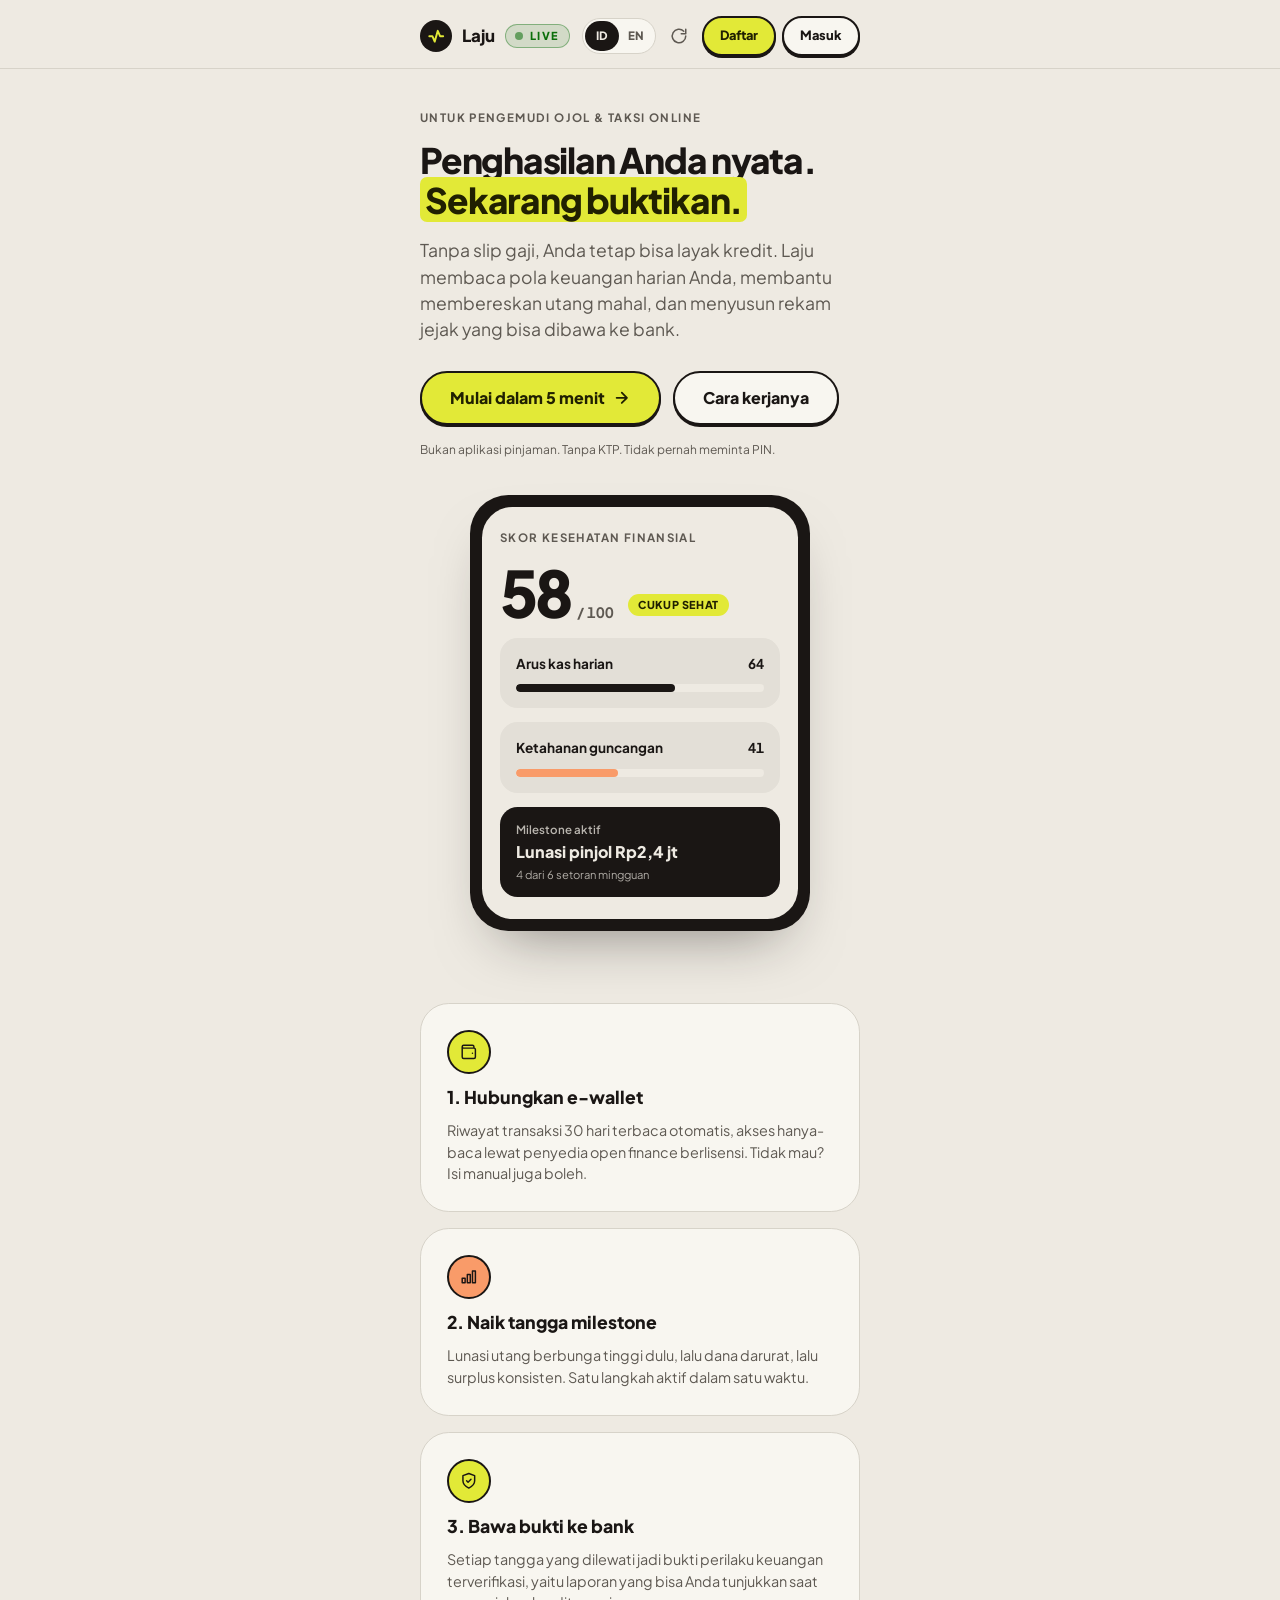
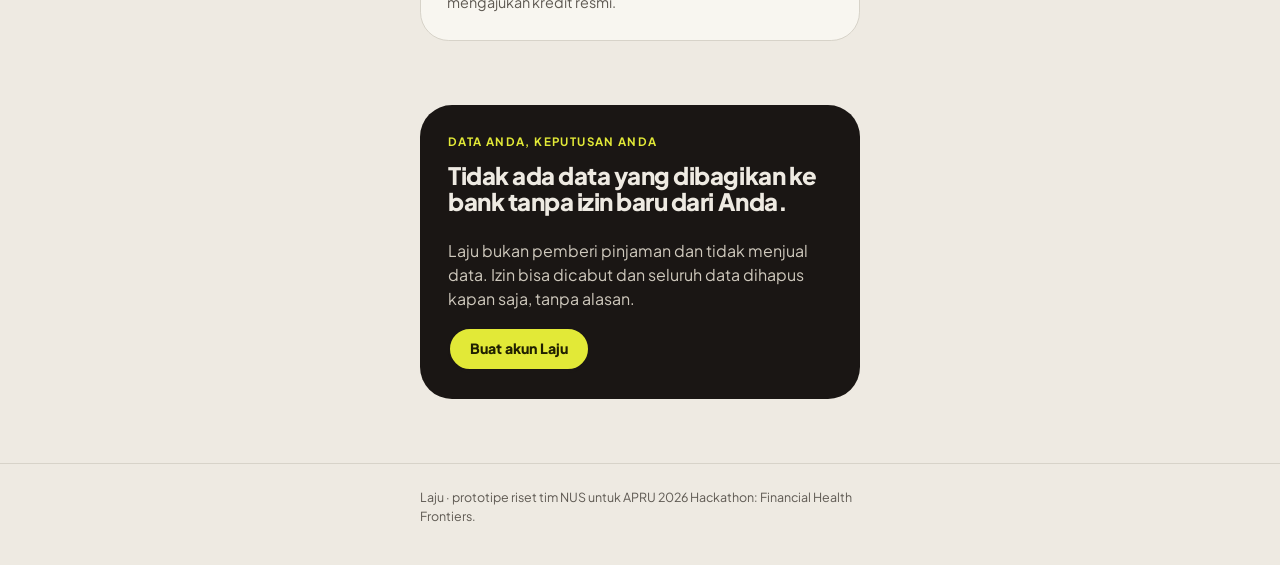
==== commit 4dc4b461: "Dashboard fokus, tangga terkunci, EN/ID, akun Masuk, tombol reset - Dashboard 6 bagian: langkah seka" ====
--- a/public/index.html
+++ b/public/index.html
@@ -24,7 +24,7 @@
         </a>
         <div id="serverStatus" class="server-status" data-state="checking" role="status" aria-live="polite"></div>
       </div>
-      <a class="btn sm" href="onboarding.html">Daftar gratis</a>
+      <div class="auth-actions"><div class="lang-sw" role="group" aria-label="Bahasa"><button type="button" data-lang="id">ID</button><button type="button" data-lang="en">EN</button></div><button type="button" class="ghost-btn icon-only" data-reload aria-label="Reset semua" title="Reset semua dari awal"><svg class="icon" viewBox="0 0 24 24" fill="none" stroke="currentColor" stroke-width="2" stroke-linecap="round" stroke-linejoin="round" aria-hidden="true"><path d="M21 12a9 9 0 1 1-2.64-6.36"/><path d="M21 3v6h-6"/></svg></button><a class="btn sm" href="onboarding.html">Daftar</a><a class="btn sm secondary" href="masuk.html">Masuk</a></div>
     </div>
   </header>
 
@@ -89,6 +89,9 @@
   <footer class="site">
     <div class="wrap wide">Laju · prototipe riset tim NUS untuk APRU 2026 Hackathon: Financial Health Frontiers.</div>
   </footer>
+  <script src="i18n-en.js"></script>
+  <script src="i18n.js"></script>
+  <script src="muat-ulang.js"></script>
   <script type="module">
     import { startServerStatus } from "./server-status.js";
     startServerStatus(document.getElementById("serverStatus"), {
--- a/public/styles.css
+++ b/public/styles.css
@@ -300,7 +300,7 @@
 .ladder small { font-size: .78rem; color: var(--muted-fg); }
 
 /* bottom bar */
-.bottombar { position: fixed; inset: auto 0 0 0; z-index: 30; background: var(--bg); box-shadow: 0 -8px 24px -16px rgba(26,22,20,.25); border-top: 1px solid var(--border); padding: 12px 0 calc(12px + env(safe-area-inset-bottom)); }
+.bottombar { position: fixed; inset: auto 0 var(--vv-gap, 0px) 0; z-index: 30; background: var(--bg); box-shadow: 0 -8px 24px -16px rgba(26,22,20,.25); border-top: 1px solid var(--border); padding: 12px 0 calc(12px + env(safe-area-inset-bottom)); }
 .bottom-row { display: flex; align-items: center; justify-content: space-between; gap: 12px; }
 .bottom-hint { flex: 1; font-size: .75rem; color: var(--muted-fg); min-width: 0; }
 .bottom-hint.ok { color: var(--ok); font-weight: 700; }
@@ -335,3 +335,23 @@
 @media (prefers-reduced-motion: reduce) {
   *, *::before, *::after { animation-duration: .001ms !important; transition-duration: .001ms !important; scroll-behavior: auto !important; }
 }
+
+/* tombol bahasa ID | EN */
+.lang-sw { display: inline-flex; flex: none; padding: 2px; border: 1px solid var(--border); border-radius: 99px; background: var(--card); }
+.lang-sw button { min-width: 34px; min-height: 30px; padding: 0 8px; border: 0; border-radius: 99px; background: none; font: inherit; font-size: .72rem; font-weight: 800; color: var(--muted-fg); cursor: pointer; }
+html[lang="id"] .lang-sw [data-lang="id"], html[lang="en"] .lang-sw [data-lang="en"] { background: var(--fg); color: var(--bg); }
+
+/* Tombol muat ulang (ikon saja) dan tombol Daftar / Masuk di halaman depan */
+.ghost-btn.icon-only { padding: 6px; min-width: 34px; justify-content: center; }
+.ghost-btn.icon-only .icon { width: 18px; height: 18px; }
+.ghost-btn.spin .icon { animation: spin .8s linear infinite; }
+@keyframes spin { to { transform: rotate(360deg); } }
+.auth-actions { display: flex; gap: 6px; align-items: center; flex-wrap: nowrap; margin-left: auto; }
+.topbar-row:has(.auth-actions) { flex-wrap: wrap; row-gap: 8px; }
+.topbar-row .ghost-btn.icon-only .icon { display: block; }
+.login-hint { margin: 0; text-align: center; }
+.login-hint a { font-weight: 800; color: var(--fg); }
+
+/* atribut hidden selalu menang atas display dari kelas (mis. .note) */
+[hidden] { display: none !important; }
+.btn.danger { background: var(--danger); border-color: var(--danger); color: #fff; }
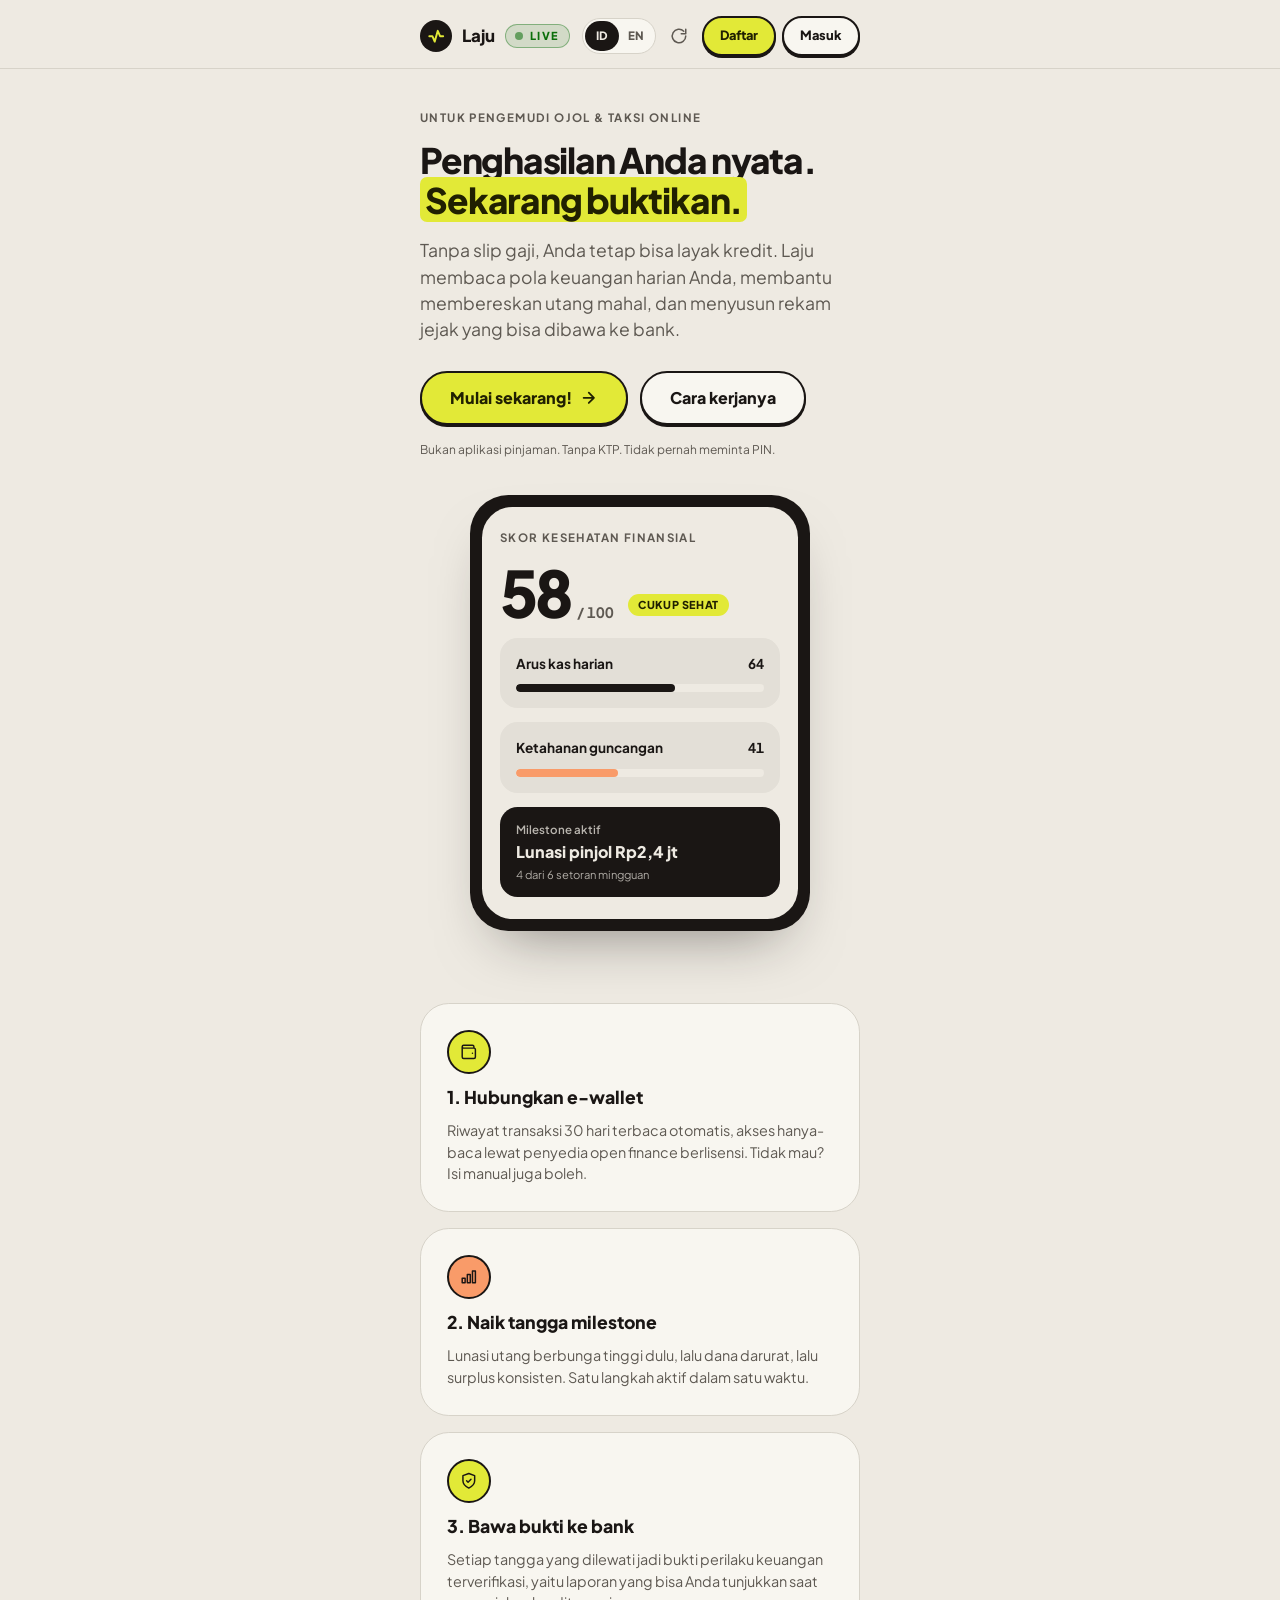
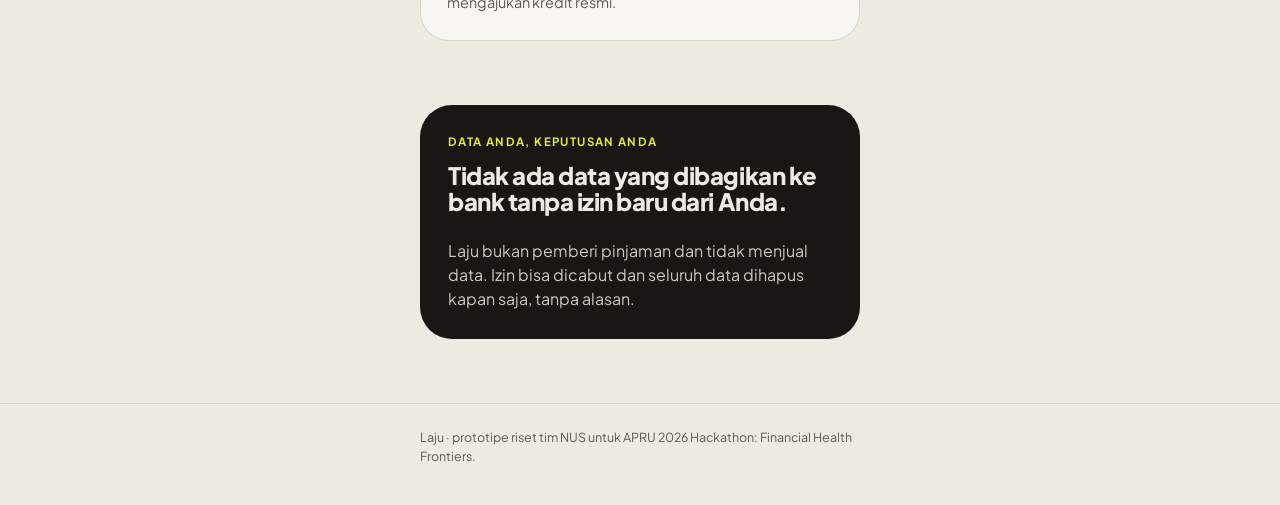
==== commit 5d4757ac: "Landing & onboarding: tombol "Mulai sekarang!", hapus username dan status keluarga - Tombol hero jad" ====
--- a/public/index.html
+++ b/public/index.html
@@ -36,7 +36,7 @@
           <h1 style="margin-top:14px">Penghasilan Anda nyata. <mark>Sekarang buktikan.</mark></h1>
           <p class="lead">Tanpa slip gaji, Anda tetap bisa layak kredit. Laju membaca pola keuangan harian Anda, membantu membereskan utang mahal, dan menyusun rekam jejak yang bisa dibawa ke bank.</p>
           <div class="cta-row">
-            <a class="btn lg" href="onboarding.html">Mulai dalam 5 menit
+            <a class="btn lg" href="onboarding.html">Mulai sekarang!
               <svg class="icon" viewBox="0 0 24 24" fill="none" stroke="currentColor" stroke-width="2.5" stroke-linecap="round" stroke-linejoin="round" aria-hidden="true"><path d="M5 12h14m-7-7 7 7-7 7"/></svg>
             </a>
             <a class="btn lg secondary" href="#cara-kerja">Cara kerjanya</a>
@@ -80,7 +80,6 @@
         </div>
         <div style="display:flex;flex-direction:column;gap:16px">
           <p>Laju bukan pemberi pinjaman dan tidak menjual data. Izin bisa dicabut dan seluruh data dihapus kapan saja, tanpa alasan.</p>
-          <div><a class="btn" href="onboarding.html">Buat akun Laju</a></div>
         </div>
       </section>
     </div>
--- a/public/portrait.css
+++ b/public/portrait.css
@@ -32,7 +32,7 @@
 .sheet-actions .btn { flex: 1; }
 
 /* halaman aplikasi: tab di baris kedua, tombol aksi ringkas */
-.app-top { display: grid; grid-template-columns: 1fr auto; }
+.app-top { display: flex; flex-wrap: wrap; row-gap: 6px; }   /* tombol kanan turun ke baris kedua bila tidak muat, tidak saling menimpa */
 .navtabs { grid-column: 1 / -1; order: 3; }
 .navtab { flex: 1; justify-content: center; }
 .app-actions .ghost-btn { padding: 0 8px; font-size: .75rem; }
